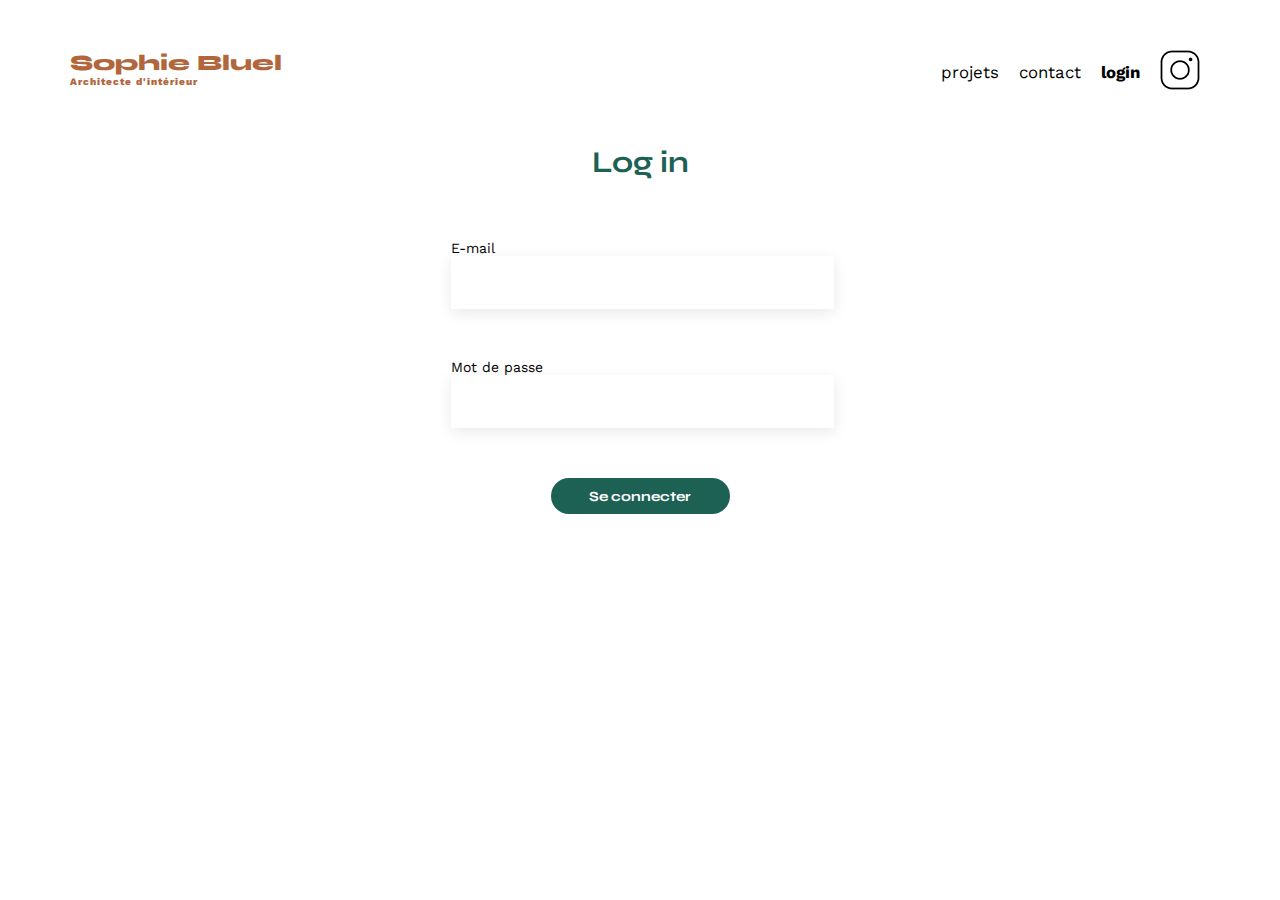
==== FrontEnd/login_page.html @ 56e1f554 "first commit" ====
<!DOCTYPE html>
<html lang="en">

<head>
  <meta charset="UTF-8">
  <meta name="viewport" content="width=device-width, initial-scale=1.0">
  <title>Login</title>
  <link href="https://fonts.googleapis.com/css2?family=Syne:wght@700;800&family=Work+Sans&display=swap" rel="stylesheet">
  <link rel="stylesheet" href="login-page.css">
  <script defer src="login.JS"></script>
</head>

<body>
    <header>
        <h1>Sophie Bluel <span>Architecte d'intérieur</span></h1>
        <nav>
            <ul>
                <li>projets</li>
                <li>contact</li>
                <a href="login_page.html">login</a>
                <li><img src="./assets/icons/instagram.png" alt="Instagram"></li>
            </ul>
        </nav>
    </header>
  <main id="main-holder">
    <h1 id="login-header">Log in</h1>
    <form id="login-form">
      <label for="username">E-mail</label>
      <input type="text" name="username" id="username-field" class="login-form-field">
      <label for="password">Mot de passe</label>
      <input type="password" name="password" id="password-field" class="login-form-field">
      <input type="submit" value="Se connecter" id="login-form-submit">
    </form>
  
  </main>
</body>

</html>
---- FrontEnd/login-page.css ----
html, body, div, span, applet, object, iframe,
h1, h2, h3, h4, h5, h6, p, blockquote, pre,
a, abbr, acronym, address, big, cite, code,
del, dfn, em, img, ins, kbd, q, s, samp,
small, strike, strong, sub, sup, tt, var,
b, u, i, center,
dl, dt, dd, ol, ul, li,
fieldset, form, label, legend,
table, caption, tbody, tfoot, thead, tr, th, td,
article, aside, canvas, details, embed,
figure, figcaption, footer, header, hgroup,
menu, nav, output, ruby, section, summary,
time, mark, audio, video {
	margin: 0;
	padding: 0;
	border: 0;
	font-size: 100%;
	font: inherit;
	vertical-align: baseline;
}
body {
    max-width: 1140px;
    margin: auto;
    font-family: 'Work Sans';
    font-size: 14px;
}

#login-header {
    color: #1D6154;
text-align: center;
font-family: 'Syne';
font-size: 30px;
font-style: normal;
font-weight: 700;
line-height: normal;
margin-bottom: 60px;
}

nav li {
    padding: 0 10px;
    font-size: 1.2em;
}

li:hover {
	color: #B1663C;
}
a {
	padding: 0 10px;
	font-size: 1.2em;
	color: black;
	cursor: pointer;
    text-decoration:none;
    font-weight: bold;
	
}
a:hover {
	color: #B1663C;
}
nav ul {
	display: flex;
	align-items: center;
	list-style-type: none;

}
h1 > span {
	font-family: 'Work Sans';
	font-size:10px;
	letter-spacing: 0.1em;
}
h1 {
    display: flex;
    flex-direction: column;
    font-family: 'Syne';
    font-size: 22px;
    font-weight: 800;
    color: #B1663C;
}
header {
	display: flex;
	justify-content: space-between;
	margin: 50px 0
}

form {
    width: 379px;
    margin: 0 auto;
}
.login-form-field{
    justify-content: center;
    display: flex;
    flex-direction: column;
    margin-bottom: 50px;
}
.login-form-field {
    border: none;
    background: #FFF;
    box-shadow: 0px 4px 14px 0px rgba(0, 0, 0, 0.09);
    width: 379px;
    height: 51px;
    flex-shrink: 0;
}
#login-form-submit{
    justify-content: center;
    display: flex;
    margin: 0 auto;
    border-radius: 60px;
background: #1D6154;
width: 179px;
height: 36px;
flex-shrink: 0;
color: #FFF;
text-align: center;
font-family: 'Syne';
font-size: 14px;
font-style: normal;
font-weight: 700;
line-height: normal;
border: 0px;
}
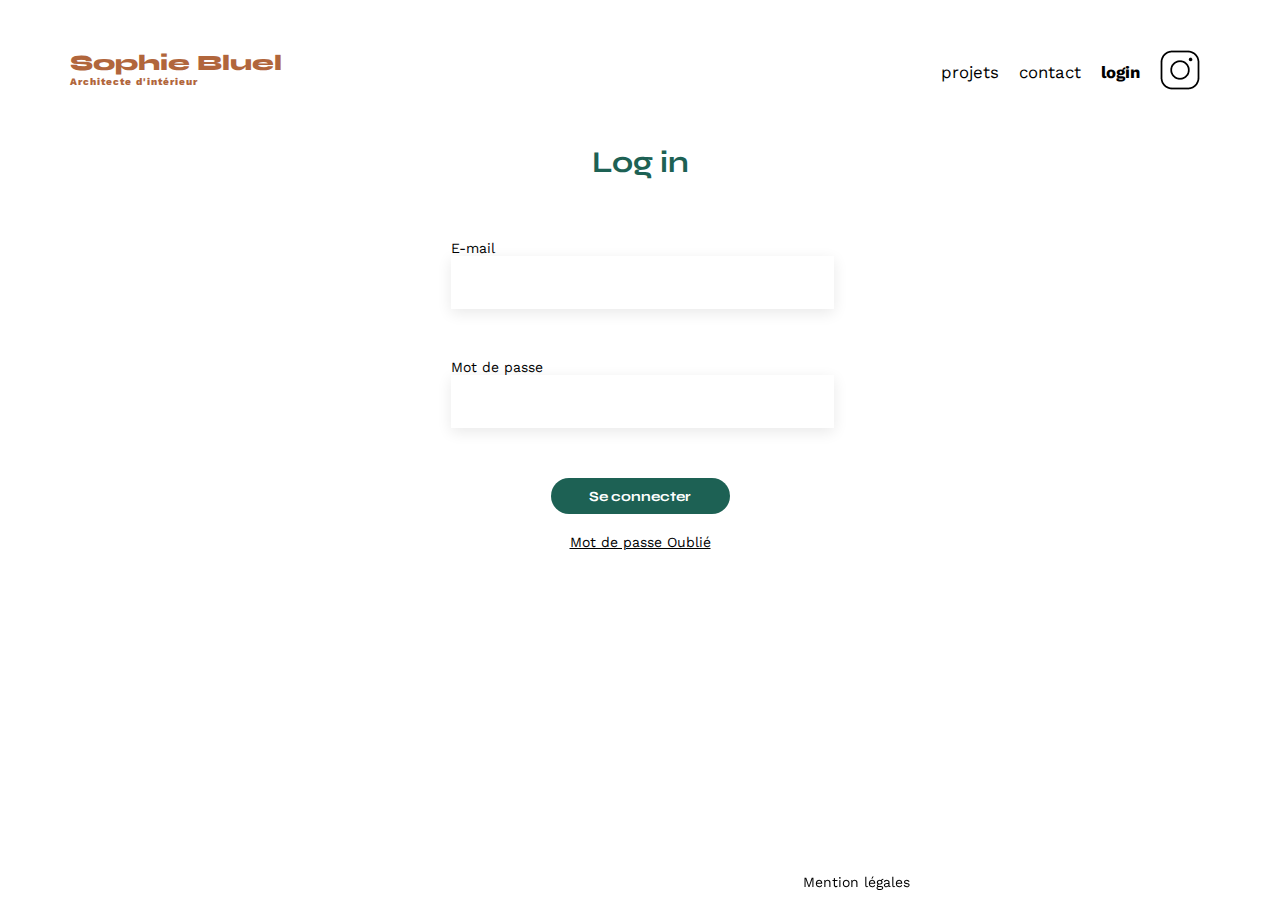
==== commit 6d956ea4: "Add files via upload" ====
--- a/FrontEnd/login_page.html
+++ b/FrontEnd/login_page.html
@@ -5,34 +5,40 @@
   <meta charset="UTF-8">
   <meta name="viewport" content="width=device-width, initial-scale=1.0">
   <title>Login</title>
-  <link href="https://fonts.googleapis.com/css2?family=Syne:wght@700;800&family=Work+Sans&display=swap" rel="stylesheet">
+  <link href="https://fonts.googleapis.com/css2?family=Syne:wght@700;800&family=Work+Sans&display=swap"
+    rel="stylesheet">
   <link rel="stylesheet" href="login-page.css">
   <script defer src="login.JS"></script>
 </head>
 
 <body>
-    <header>
-        <h1>Sophie Bluel <span>Architecte d'intérieur</span></h1>
-        <nav>
-            <ul>
-                <li>projets</li>
-                <li>contact</li>
-                <a href="login_page.html">login</a>
-                <li><img src="./assets/icons/instagram.png" alt="Instagram"></li>
-            </ul>
-        </nav>
-    </header>
+  <header>
+    <h1>Sophie Bluel <span>Architecte d'intérieur</span></h1>
+    <nav>
+      <ul>
+        <li>projets</li>
+        <li>contact</li>
+        <a href="login_page.html">login</a>
+        <li><img src="./assets/icons/instagram.png" alt="Instagram"></li>
+      </ul>
+    </nav>
+  </header>
   <main id="main-holder">
     <h1 id="login-header">Log in</h1>
+    <div id="error-message" style="display: none;">Mot de passe ou mail invalide.</div>
     <form id="login-form">
       <label for="username">E-mail</label>
-      <input type="text" name="username" id="username-field" class="login-form-field">
+      <input type="text" name="username" id="username-field" class="login-form-field" title="Email" >
       <label for="password">Mot de passe</label>
-      <input type="password" name="password" id="password-field" class="login-form-field">
+      <input type="password" name="password" id="password-field" class="login-form-field" title="Password">
       <input type="submit" value="Se connecter" id="login-form-submit">
     </form>
-  
+    <div class="mdp-oublié">Mot de passe Oublié</div>
   </main>
 </body>
+<footer>
+  <p class="mention-legale">Mention légales</p>
+</footer>
+</html>
 
 </html>--- a/FrontEnd/login-page.css
+++ b/FrontEnd/login-page.css
@@ -1,119 +1,218 @@
-html, body, div, span, applet, object, iframe,
-h1, h2, h3, h4, h5, h6, p, blockquote, pre,
-a, abbr, acronym, address, big, cite, code,
-del, dfn, em, img, ins, kbd, q, s, samp,
-small, strike, strong, sub, sup, tt, var,
-b, u, i, center,
-dl, dt, dd, ol, ul, li,
-fieldset, form, label, legend,
-table, caption, tbody, tfoot, thead, tr, th, td,
-article, aside, canvas, details, embed,
-figure, figcaption, footer, header, hgroup,
-menu, nav, output, ruby, section, summary,
-time, mark, audio, video {
-	margin: 0;
-	padding: 0;
-	border: 0;
-	font-size: 100%;
-	font: inherit;
-	vertical-align: baseline;
+html,
+body,
+div,
+span,
+applet,
+object,
+iframe,
+h1,
+h2,
+h3,
+h4,
+h5,
+h6,
+p,
+blockquote,
+pre,
+a,
+abbr,
+acronym,
+address,
+big,
+cite,
+code,
+del,
+dfn,
+em,
+img,
+ins,
+kbd,
+q,
+s,
+samp,
+small,
+strike,
+strong,
+sub,
+sup,
+tt,
+var,
+b,
+u,
+i,
+center,
+dl,
+dt,
+dd,
+ol,
+ul,
+li,
+fieldset,
+form,
+label,
+legend,
+table,
+caption,
+tbody,
+tfoot,
+thead,
+tr,
+th,
+td,
+article,
+aside,
+canvas,
+details,
+embed,
+figure,
+figcaption,
+footer,
+header,
+hgroup,
+menu,
+nav,
+output,
+ruby,
+section,
+summary,
+time,
+mark,
+audio,
+video {
+  margin: 0;
+  padding: 0;
+  border: 0;
+  font-size: 100%;
+  font: inherit;
+  vertical-align: baseline;
 }
 body {
-    max-width: 1140px;
-    margin: auto;
-    font-family: 'Work Sans';
-    font-size: 14px;
+  max-width: 1140px;
+  margin: auto;
+  font-family: "Work Sans";
+  font-size: 14px;
 }
 
 #login-header {
-    color: #1D6154;
-text-align: center;
-font-family: 'Syne';
-font-size: 30px;
-font-style: normal;
-font-weight: 700;
-line-height: normal;
-margin-bottom: 60px;
+  color: #1d6154;
+  text-align: center;
+  font-family: "Syne";
+  font-size: 30px;
+  font-style: normal;
+  font-weight: 700;
+  line-height: normal;
+  margin-bottom: 60px;
 }
 
 nav li {
-    padding: 0 10px;
-    font-size: 1.2em;
+  padding: 0 10px;
+  font-size: 1.2em;
 }
 
 li:hover {
-	color: #B1663C;
+  color: #b1663c;
+  cursor: pointer;
 }
 a {
-	padding: 0 10px;
-	font-size: 1.2em;
-	color: black;
-	cursor: pointer;
-    text-decoration:none;
-    font-weight: bold;
-	
+  padding: 0 10px;
+  font-size: 1.2em;
+  color: black;
+  cursor: pointer;
+  text-decoration: none;
+  font-weight: bold;
+  border: none;
 }
 a:hover {
-	color: #B1663C;
+  color: #b1663c;
 }
 nav ul {
-	display: flex;
-	align-items: center;
-	list-style-type: none;
-
+  display: flex;
+  align-items: center;
+  list-style-type: none;
 }
 h1 > span {
-	font-family: 'Work Sans';
-	font-size:10px;
-	letter-spacing: 0.1em;
+  font-family: "Work Sans";
+  font-size: 10px;
+  letter-spacing: 0.1em;
 }
 h1 {
-    display: flex;
-    flex-direction: column;
-    font-family: 'Syne';
-    font-size: 22px;
-    font-weight: 800;
-    color: #B1663C;
+  display: flex;
+  flex-direction: column;
+  font-family: "Syne";
+  font-size: 22px;
+  font-weight: 800;
+  color: #b1663c;
 }
 header {
-	display: flex;
-	justify-content: space-between;
-	margin: 50px 0
+  display: flex;
+  justify-content: space-between;
+  margin: 50px 0;
 }
 
 form {
-    width: 379px;
-    margin: 0 auto;
-}
-.login-form-field{
-    justify-content: center;
-    display: flex;
-    flex-direction: column;
-    margin-bottom: 50px;
+  width: 379px;
+  margin: 0 auto;
 }
 .login-form-field {
-    border: none;
-    background: #FFF;
-    box-shadow: 0px 4px 14px 0px rgba(0, 0, 0, 0.09);
-    width: 379px;
-    height: 51px;
-    flex-shrink: 0;
-}
-#login-form-submit{
-    justify-content: center;
-    display: flex;
-    margin: 0 auto;
-    border-radius: 60px;
-background: #1D6154;
-width: 179px;
-height: 36px;
-flex-shrink: 0;
-color: #FFF;
-text-align: center;
-font-family: 'Syne';
-font-size: 14px;
-font-style: normal;
-font-weight: 700;
-line-height: normal;
-border: 0px;
-}
+  justify-content: center;
+  display: flex;
+  flex-direction: column;
+  margin-bottom: 50px;
+}
+.login-form-field {
+  border: none;
+  background: #fff;
+  box-shadow: 0px 4px 14px 0px rgba(0, 0, 0, 0.09);
+  width: 379px;
+  height: 51px;
+  flex-shrink: 0;
+}
+#login-form-submit {
+  justify-content: center;
+  display: flex;
+  margin: 0 auto;
+  border-radius: 60px;
+  background: #1d6154;
+  width: 179px;
+  height: 36px;
+  flex-shrink: 0;
+  color: #fff;
+  text-align: center;
+  font-family: "Syne";
+  font-size: 14px;
+  font-style: normal;
+  font-weight: 700;
+  line-height: normal;
+  border: 0px;
+  cursor: pointer;
+}
+
+#error-message {
+  display: flex;
+  color: black;
+  font-size: 18px;
+  font-weight: 900;
+  justify-content: center;
+  margin-bottom: 20px;
+}
+
+.mdp-oublié {
+  display: flex;
+  text-decoration: underline;
+  justify-content: center;
+  color: black;
+  font-size: 14px;
+  margin-top: 20px;
+}
+
+.mdp-oublié:hover {
+  color: #b1663c;
+  cursor: pointer;
+}
+
+.mention-legale {
+  position: fixed;
+  bottom: 0;
+  right: 370px;
+  margin-bottom: 10px;
+}
